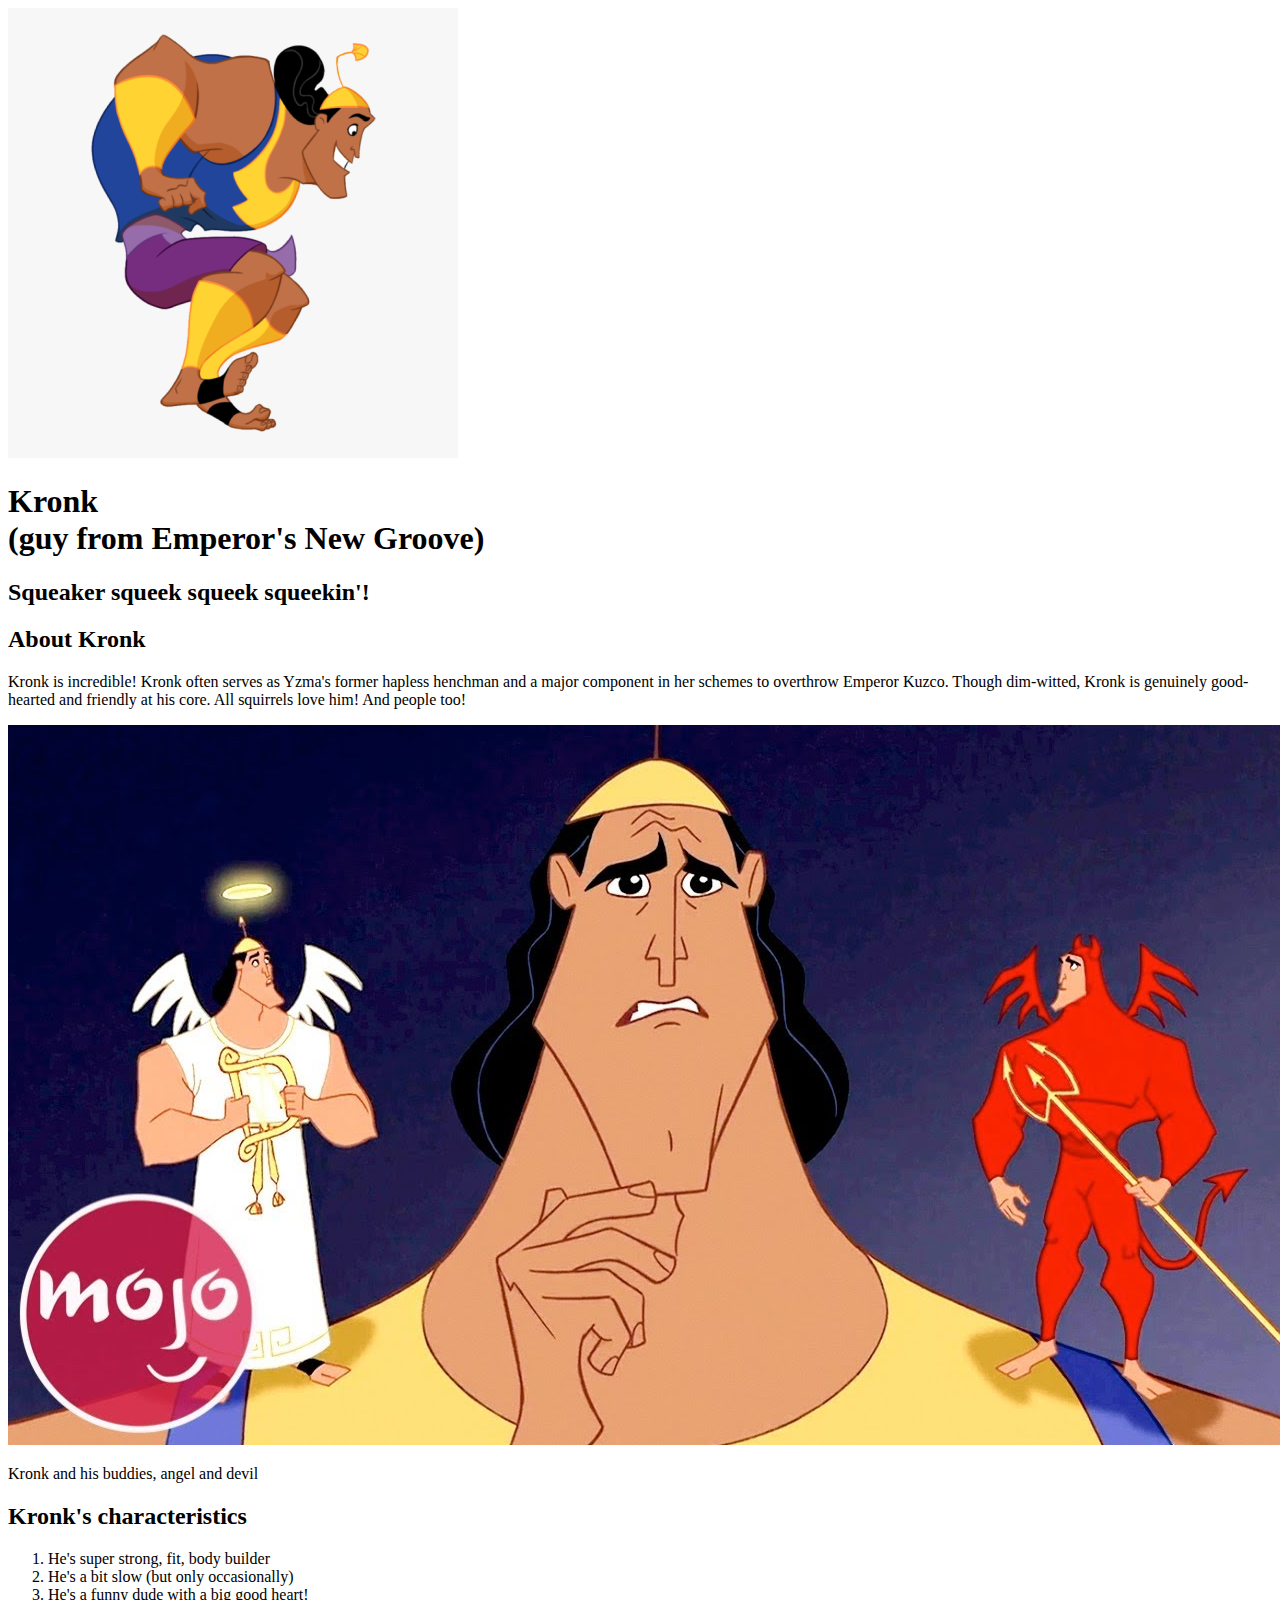
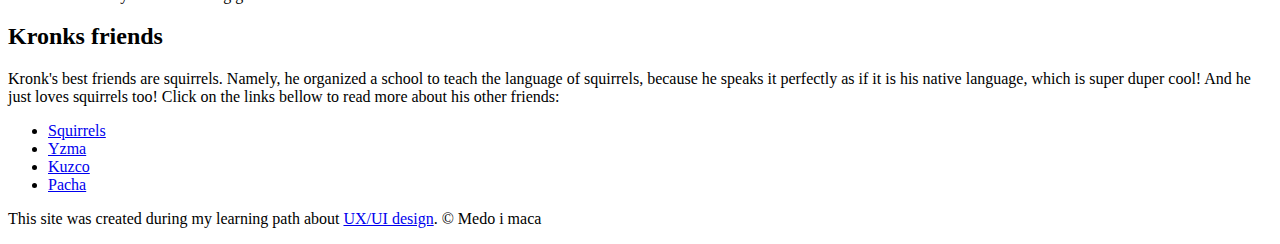
==== index.html @ 5168912f "Added index.html file and a few images" ====
<!DOCTYPE html>
<html>
<head>
	<meta charset="utf-8">
	<meta name="viewport" content="width=device-width, initial-scale=1">
	<title>Kronk - Emperor's New Groove</title>
	<link rel="icon" href="img/kronk-avatar-02_450x450.png">
</head>
<body>
	<!-- Header elements -->
	<header>
		<img src="img/kronk-avatar-02_450x450.png">
		<h1>Kronk<br>
			(guy from Emperor's New Groove)
		</h1>
		<h2>Squeaker squeek squeek squeekin'!</h2>
	</header>

	<!-- Main element -->
	<main>
		<h2>About Kronk</h2>
		<p>Kronk is incredible! Kronk often serves as Yzma's former hapless henchman and a major component in her schemes to overthrow Emperor Kuzco. Though dim-witted, Kronk is genuinely good-hearted and friendly at his core. All squirrels love him! And people too!</p>
		<img src="img/kronky_in_trouble.big.jpg">
		<p>Kronk and his buddies, angel and devil</p>
		<h2>Kronk's characteristics</h2>
		<ol>
			<li>He's super strong, fit, body builder</li>
			<li>He's a bit slow (but only occasionally)</li>
			<li>He's a funny dude with a big good heart!</li>
		</ol>

		<!-- Friends -->
		<h2>Kronks friends</h2>
		<p>Kronk's best friends are squirrels. Namely, he organized a school to teach the language of squirrels, because he speaks it perfectly as if it is his native language, which is super duper cool! And he just loves squirrels too! Click on the links bellow to read more about his other friends:</p>
		<ul>
			<li><a href="https://en.wikipedia.org/wiki/Squirrel" target="_blank" title="About Squirrels">Squirrels</a></li>
			<li><a href="https://disney.fandom.com/wiki/Yzma" target="_blank" title="About Yzma">Yzma</a></li>
			<li><a href="https://disney.fandom.com/wiki/Kuzco" target="_blank" title="About Kuzco">Kuzco</a></li>
			<li><a href="https://disney.fandom.com/wiki/Pacha" target="_blank" title="About Pacha">Pacha</a></li>
		</ul>
	</main>

	<!-- Footer element -->
	<footer>
		<p>This site was created during my learning path about <a href="https://www.linkedin.com/in/tom-petrovic/">UX/UI design</a>. &copy; Medo i maca</p>
	</footer>


</body>
</html>
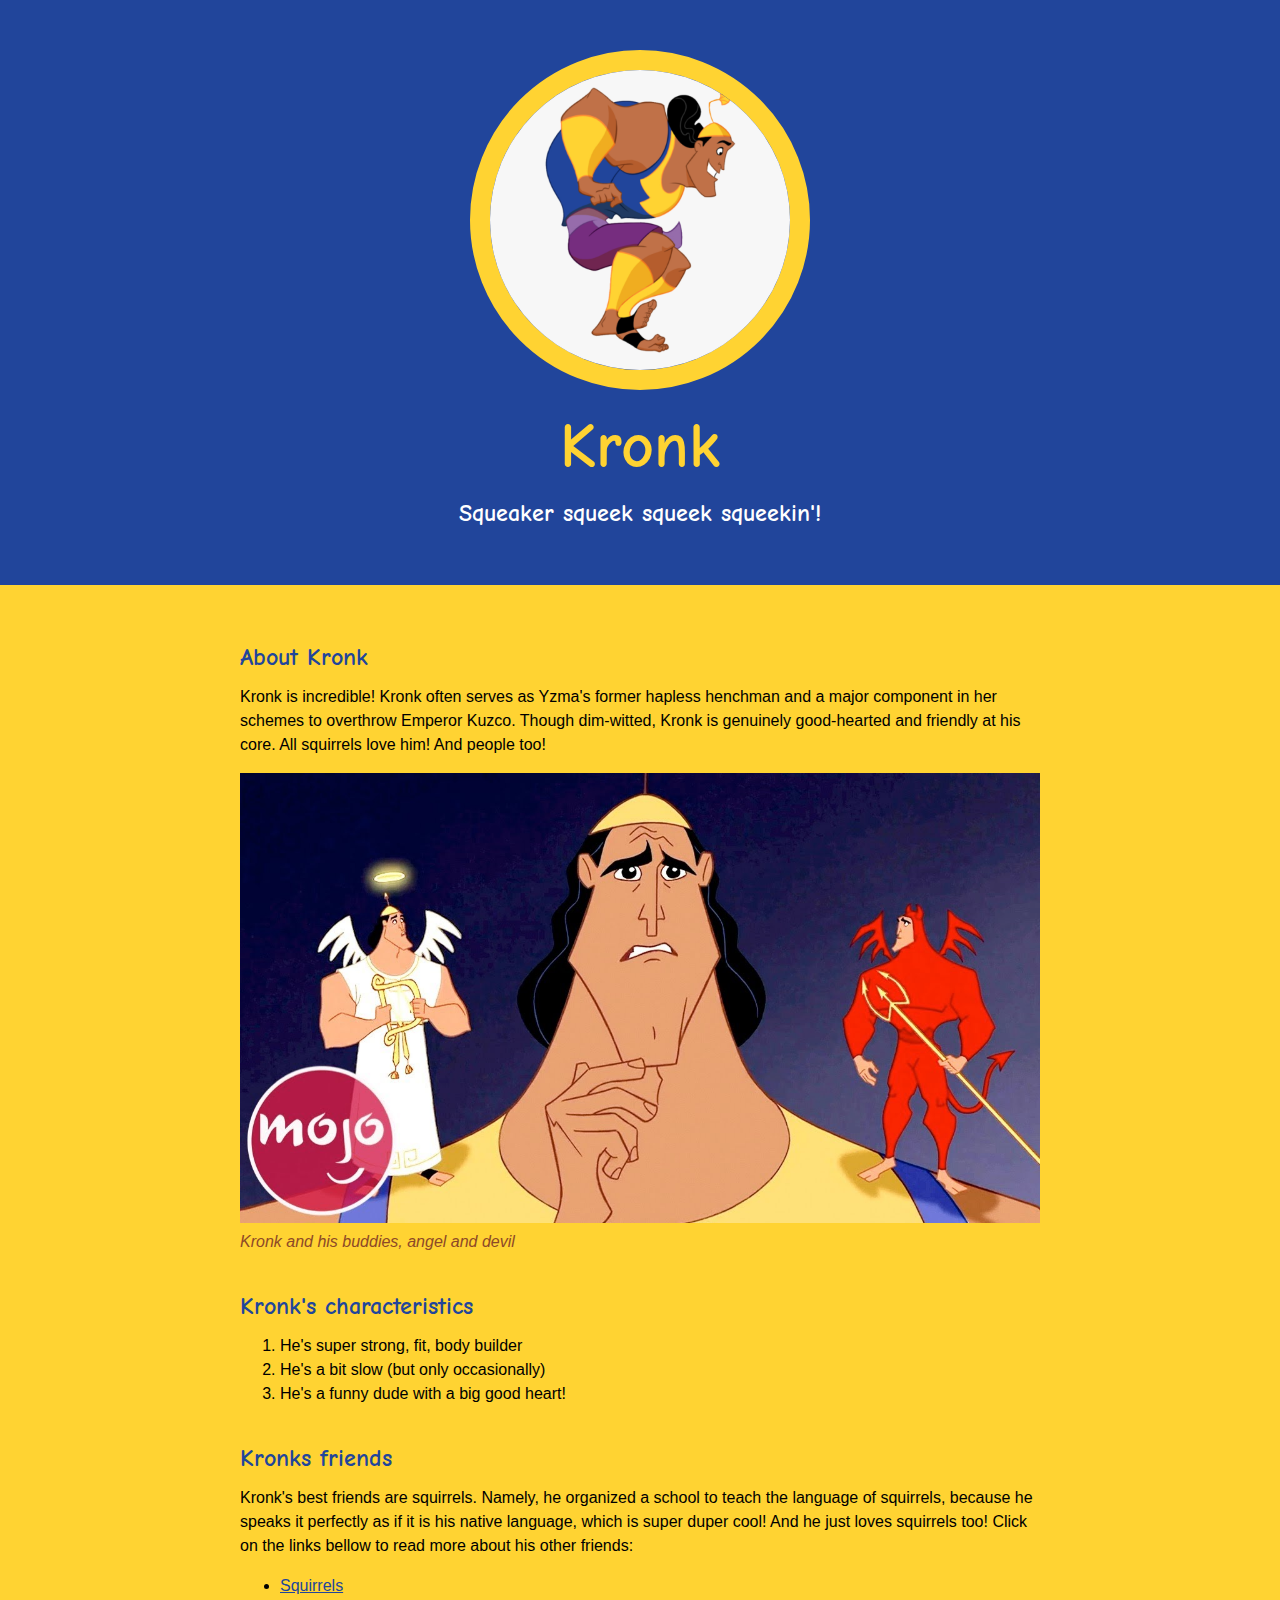
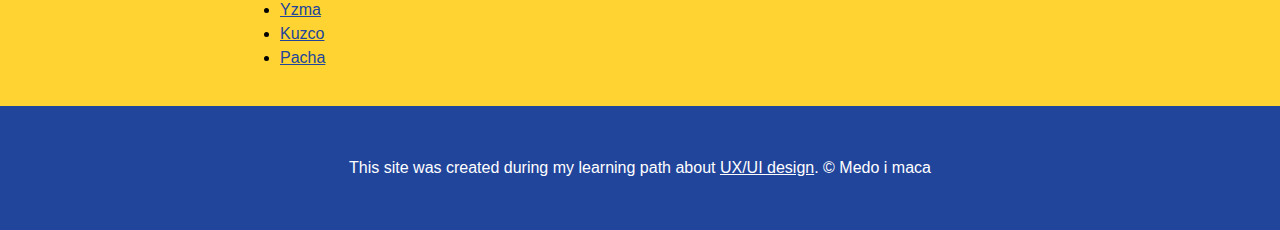
==== commit 075a27b7: "Wrote the CSS for our character's website (and changed some HTML)" ====
--- a/index.html
+++ b/index.html
@@ -1,17 +1,22 @@
 <!DOCTYPE html>
 <html>
+
 <head>
 	<meta charset="utf-8">
 	<meta name="viewport" content="width=device-width, initial-scale=1">
 	<title>Kronk - Emperor's New Groove</title>
 	<link rel="icon" href="img/kronk-avatar-02_450x450.png">
+	<link rel="preconnect" href="https://fonts.googleapis.com">
+	<link rel="preconnect" href="https://fonts.gstatic.com" crossorigin>
+	<link href="https://fonts.googleapis.com/css2?family=Comic+Neue:wght@300&display=swap" rel="stylesheet">
+	<link rel="stylesheet" type="text/css" href="css/hero.css">
 </head>
+
 <body>
-	<!-- Header elements -->
+		<!-- Header elements -->
 	<header>
 		<img src="img/kronk-avatar-02_450x450.png">
-		<h1>Kronk<br>
-			(guy from Emperor's New Groove)
+		<h1>Kronk
 		</h1>
 		<h2>Squeaker squeek squeek squeekin'!</h2>
 	</header>
@@ -21,7 +26,7 @@
 		<h2>About Kronk</h2>
 		<p>Kronk is incredible! Kronk often serves as Yzma's former hapless henchman and a major component in her schemes to overthrow Emperor Kuzco. Though dim-witted, Kronk is genuinely good-hearted and friendly at his core. All squirrels love him! And people too!</p>
 		<img src="img/kronky_in_trouble.big.jpg">
-		<p>Kronk and his buddies, angel and devil</p>
+		<p class="caption">Kronk and his buddies, angel and devil</p>
 		<h2>Kronk's characteristics</h2>
 		<ol>
 			<li>He's super strong, fit, body builder</li>
@@ -40,11 +45,10 @@
 		</ul>
 	</main>
 
-	<!-- Footer element -->
-	<footer>
-		<p>This site was created during my learning path about <a href="https://www.linkedin.com/in/tom-petrovic/">UX/UI design</a>. &copy; Medo i maca</p>
-	</footer>
+		<!-- Footer element -->
+		<footer>
+			<p>This site was created during my learning path about <a href="https://www.linkedin.com/in/tom-petrovic/">UX/UI design</a>. &copy; Medo i maca</p>
+		</footer>
+</body>
 
-
-</body>
 </html>--- a/css/hero.css
+++ b/css/hero.css
@@ -0,0 +1,87 @@
+body{
+	margin: 0;
+	font-family: 'Poppins', sans-serif;
+	font-size: 16px;
+	line-height: 24px;
+	background-color: #FFD332;
+}
+
+header{
+	background-color: #21459B;
+	text-align: center;
+	padding-top: 50px;
+	padding-bottom: 50px;
+	font-size: 32px;
+}
+
+h1, h2{
+	font-family: 'Comic Neue', cursive;
+}
+
+header h1{
+	color: #FFD332;
+}
+
+header h2{
+	color: white;
+	font-size: 24px;
+}
+
+header img{
+    border-radius: 170px;
+    width: 300px;
+    border: 20px solid #FFD332;
+}
+
+main{
+	max-width: 800px;
+	margin: 0 auto;
+	padding: 20px;
+}
+
+main img{
+	max-width: 100%;
+}
+
+h1{
+	font-weight: bold;
+}
+h2{
+	font font-size: 24px;
+	color: #21459B;
+	margin: 40px 0 10px;
+}
+
+a{
+	color: #21459B;
+}
+a:hover{
+	color: white;
+	background-color: #21459B;
+}
+
+footer{
+	background-color: #21459B;
+	text-align: center;
+	color: white;
+	padding: 50px;
+}
+
+footer p{
+	margin: 0;
+}
+
+footer a{
+	color: white;
+}
+
+footer a:hover{
+	opacity: .7;
+	background-color: transparent;
+}
+
+p.caption{
+	color: #8D4927;
+	font-style: italic;
+	margin-top: 0;
+}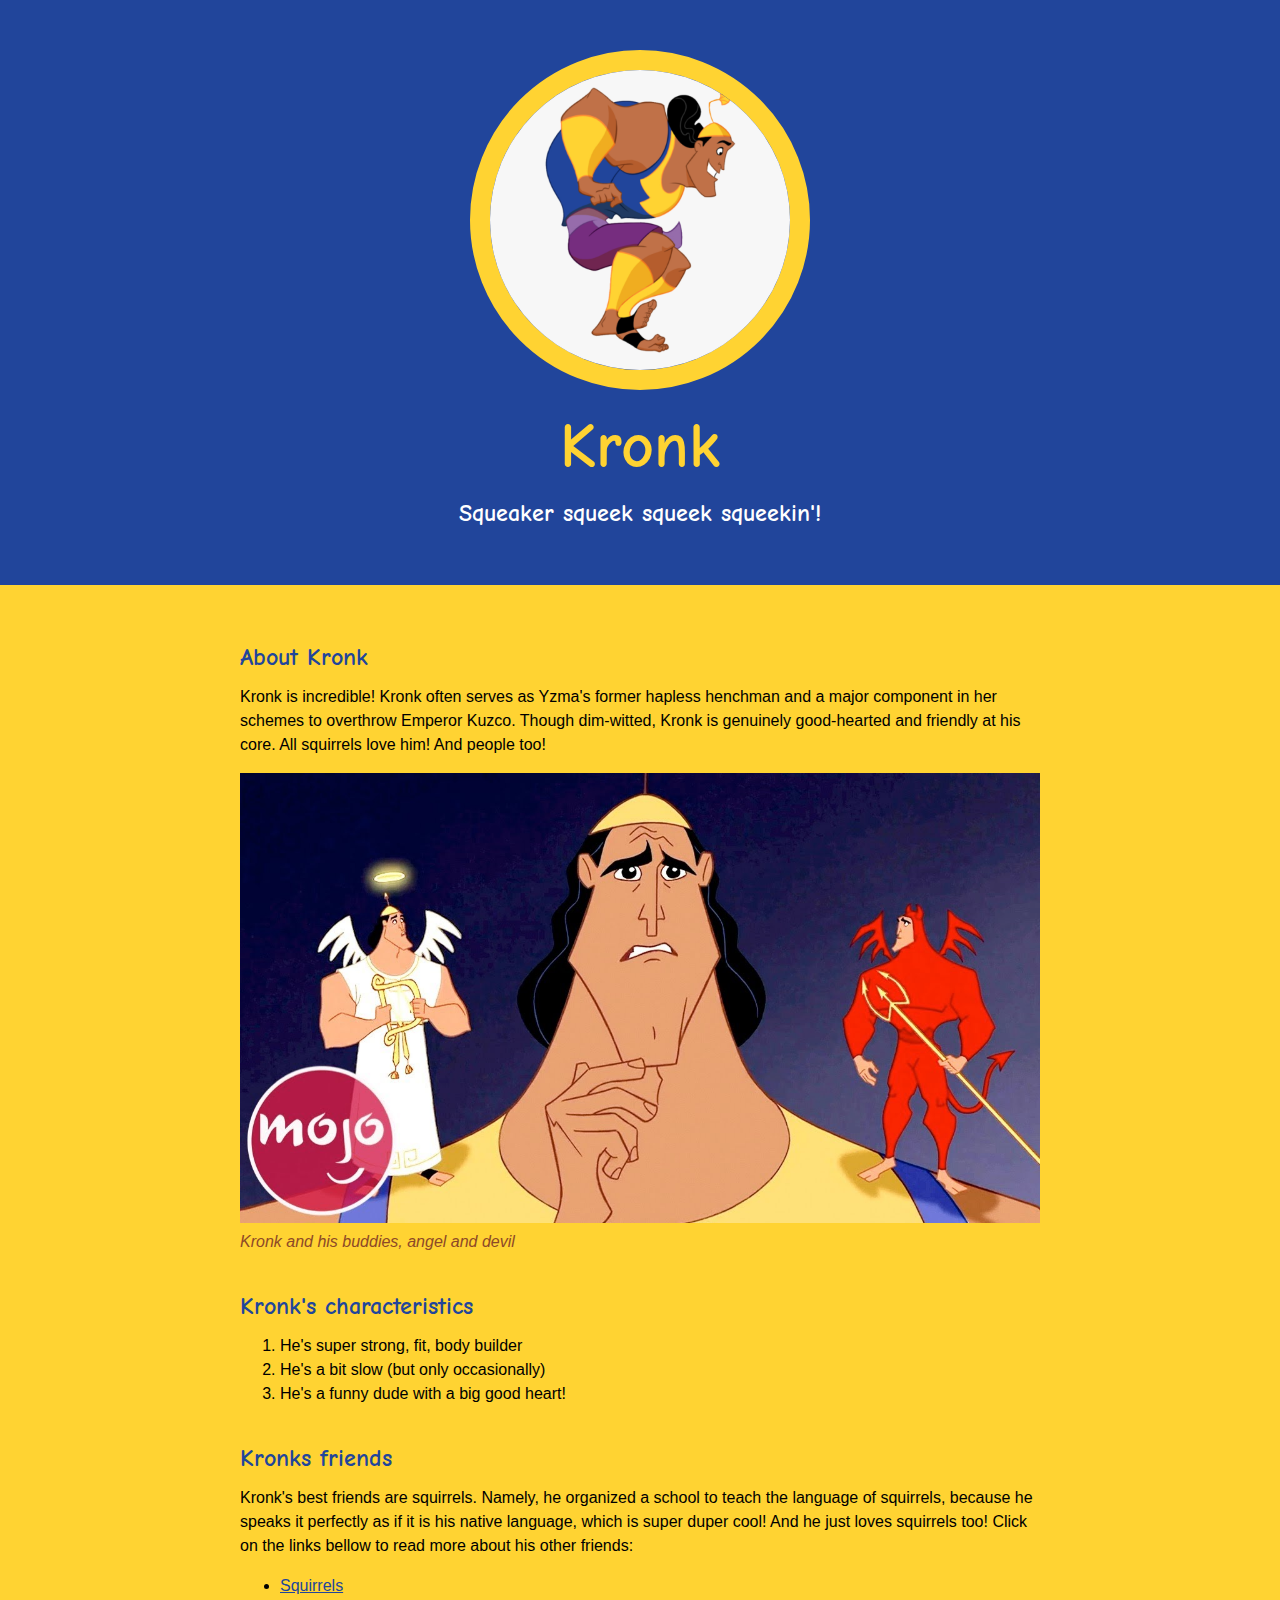
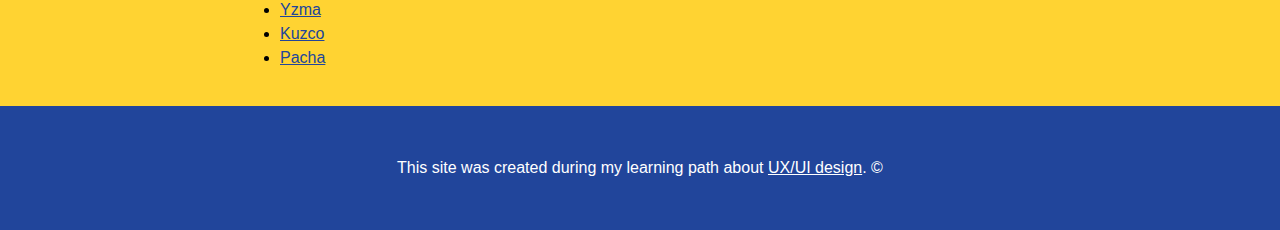
==== commit 5c57376a: "Update index.html" ====
--- a/index.html
+++ b/index.html
@@ -1,6 +1,5 @@
 <!DOCTYPE html>
 <html>
-
 <head>
 	<meta charset="utf-8">
 	<meta name="viewport" content="width=device-width, initial-scale=1">
@@ -11,7 +10,6 @@
 	<link href="https://fonts.googleapis.com/css2?family=Comic+Neue:wght@300&display=swap" rel="stylesheet">
 	<link rel="stylesheet" type="text/css" href="css/hero.css">
 </head>
-
 <body>
 		<!-- Header elements -->
 	<header>
@@ -20,7 +18,6 @@
 		</h1>
 		<h2>Squeaker squeek squeek squeekin'!</h2>
 	</header>
-
 	<!-- Main element -->
 	<main>
 		<h2>About Kronk</h2>
@@ -33,7 +30,6 @@
 			<li>He's a bit slow (but only occasionally)</li>
 			<li>He's a funny dude with a big good heart!</li>
 		</ol>
-
 		<!-- Friends -->
 		<h2>Kronks friends</h2>
 		<p>Kronk's best friends are squirrels. Namely, he organized a school to teach the language of squirrels, because he speaks it perfectly as if it is his native language, which is super duper cool! And he just loves squirrels too! Click on the links bellow to read more about his other friends:</p>
@@ -44,11 +40,9 @@
 			<li><a href="https://disney.fandom.com/wiki/Pacha" target="_blank" title="About Pacha">Pacha</a></li>
 		</ul>
 	</main>
-
 		<!-- Footer element -->
 		<footer>
-			<p>This site was created during my learning path about <a href="https://www.linkedin.com/in/tom-petrovic/">UX/UI design</a>. &copy; Medo i maca</p>
+			<p>This site was created during my learning path about <a href="https://www.linkedin.com/in/tom-petrovic/">UX/UI design</a>. &copy; </p>
 		</footer>
 </body>
-
-</html>+</html>
--- a/css/hero.css
+++ b/css/hero.css
@@ -17,6 +17,9 @@
 h1, h2{
 	font-family: 'Comic Neue', cursive;
 }
+
+/* header styles */
+/* write your comment here */
 
 header h1{
 	color: #FFD332;
@@ -46,15 +49,17 @@
 h1{
 	font-weight: bold;
 }
+
 h2{
-	font font-size: 24px;
-	color: #21459B;
-	margin: 40px 0 10px;
+    font-size: 24px;
+    color: #21459B;
+    margin: 40px 0 10px;
 }
 
 a{
 	color: #21459B;
 }
+
 a:hover{
 	color: white;
 	background-color: #21459B;
